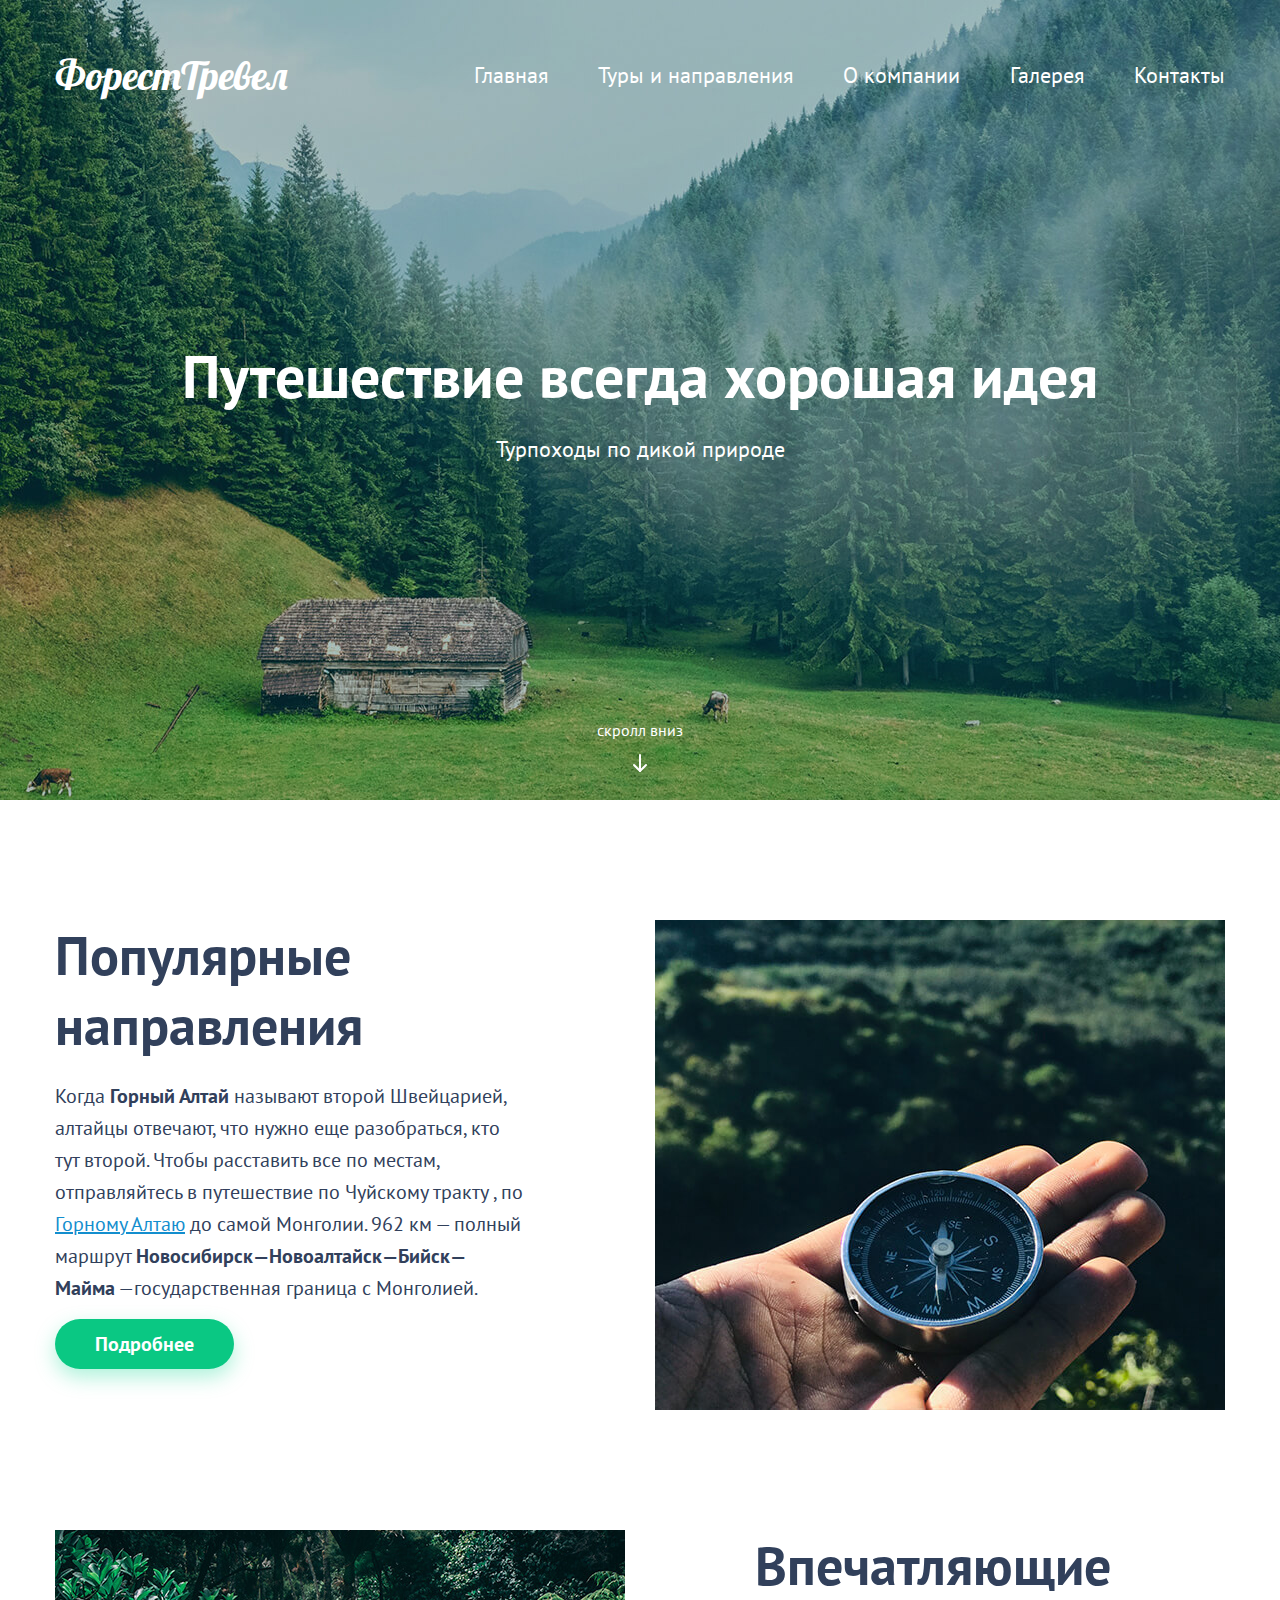
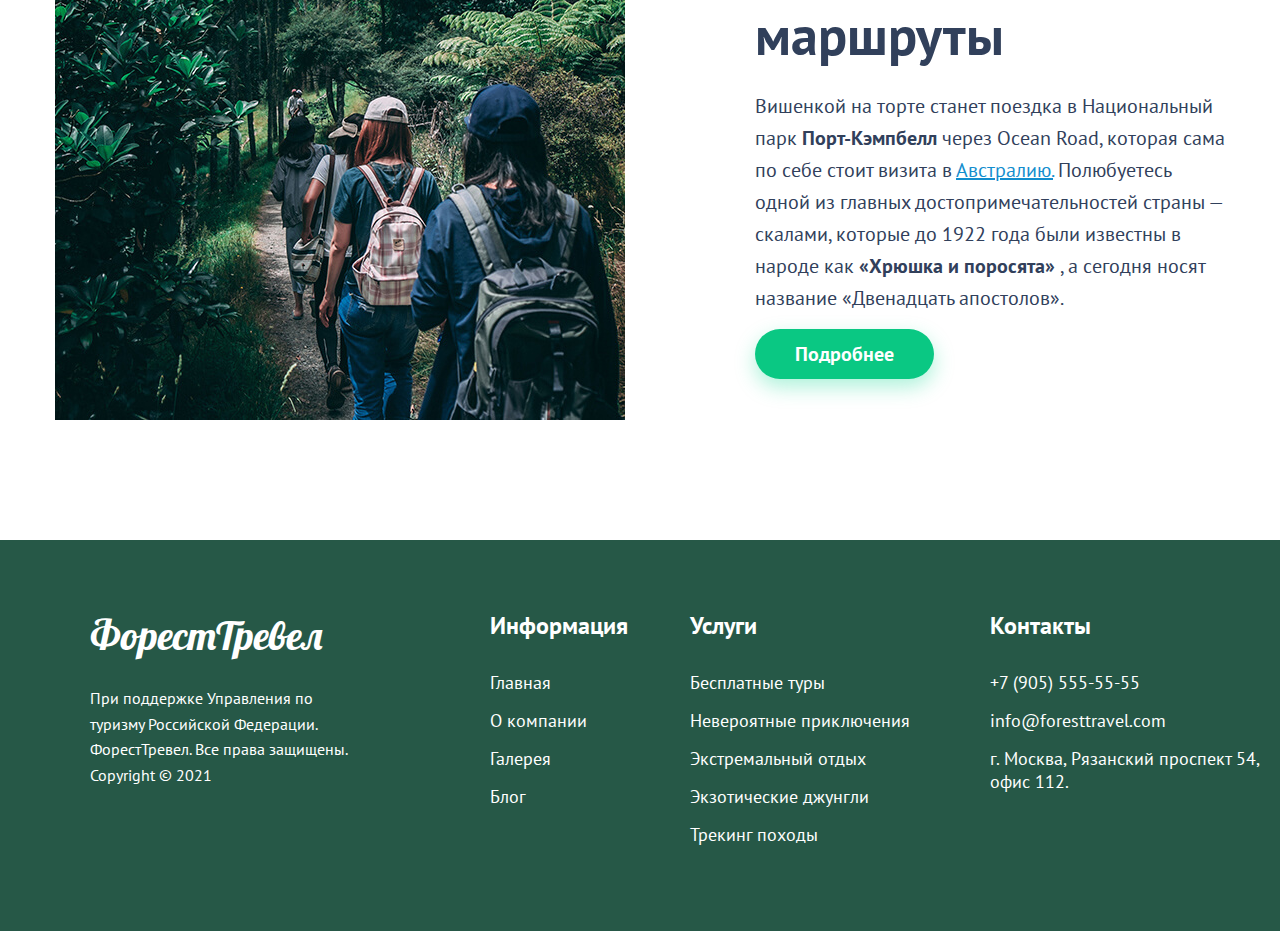
==== index.html @ 3d13b12c "first commit" ====
<!DOCTYPE html>
<html lang="ru">

<head>
    <meta charset="UTF-8">
    <meta http-equiv="X-UA-Compatible" content="IE=edge">
    <meta name="viewport" content="width=device-width, initial-scale=1.0">
    <title>Forest Travel</title>
    <link rel="stylesheet" href="./css/style.css">
    <link rel="preconnect" href="https://fonts.googleapis.com">
    <link rel="preconnect" href="https://fonts.gstatic.com" crossorigin>
    <link href="https://fonts.googleapis.com/css2?family=Lobster&family=PT+Sans:wght@400;700&display=swap"
        rel="stylesheet">
</head>

<body>
    <!--header-->
    <header class="header">
        <div class="header__top">
            <div class="logo">ФорестТревел</div>
            <nav class="header__nav">
                <ul class="header__nav-list">
                    <li class="header__nav-item">
                        <a class="header__nav-link" href="#">Главная</a>
                    </li>
                    <li class="header__nav-item">
                        <a class="header__nav-link" href="tours.html">Туры и направления</a>
                    </li>
                    <li class="header__nav-item">
                        <a class="header__nav-link" href="tracking.html">О компании</a>
                    </li>
                    <li class="header__nav-item">
                        <a class="header__nav-link" href="#">Галерея</a>
                    </li>
                    <li class="header__nav-item">
                        <a class="header__nav-link" href="contacts.html">Контакты</a>
                    </li>
                </ul>
            </nav>
        </div>

        <div class="header__content">
            <h1 class="header__title">
                Путешествие всегда хорошая идея
            </h1>
            <p>
                Турпоходы по дикой природе
            </p>
        </div>

        <a class="header__scroll" href="#">
            cкролл вниз
        </a>
    </header>
    <!-- //header-->

    <!--main-->
    <main class="main">
        <div class="container">
            <!--main row-->
            <div class="main-row">
                <div class="main-content">
                    <div class="main-content__header">
                        <h2 class="main-header">
                            Популярные направления
                        </h2>
                    </div>
                    <div class="main-content-text">
                        <p>
                            Когда <b>Горный Алтай</b> называют второй Швейцарией, алтайцы отвечают, что нужно еще
                            разобраться, кто
                            тут второй. Чтобы расставить все по местам, отправляйтесь в путешествие по Чуйскому тракту ,
                            по
                            <a href="#">Горному Алтаю</a>
                            до самой Монголии. 962 км — полный маршрут
                            <strong>Новосибирск—Новоалтайск—Бийск—Майма</strong>
                            —государственная граница с Монголией.
                        </p>
                    </div>
                    <a class="button" href="#">
                        Подробнее
                    </a>
                </div>
                <div class="main-img">
                    <img src="./images/main-page/img1.jpg" alt="Популярные направления">
                </div>
            </div>
            <!-- //main row-->

            <!--main row-->
            <div class="main-row main-row--reverse">
                <div class="main-content">
                    <div class="main-content__header">
                        <h2 class="main-header">
                            Впечатляющие маршруты
                        </h2>
                    </div>
                    <div class="main-content-text">
                        <p>
                            Вишенкой на торте станет поездка в Национальный парк <b>Порт-Кэмпбелл</b> через Ocean Road,
                            которая
                            сама по себе стоит визита в <a href="#">Австралию.</a> Полюбуетесь одной из главных
                            достопримечательностей
                            страны — скалами, которые до 1922 года были известны в народе как <b>«Хрюшка и поросята»</b>
                            , а
                            сегодня носят название «Двенадцать апостолов».
                        </p>
                    </div>
                    <a class="button" href="#">
                        Подробнее
                    </a>
                </div>
                <div class="main-img">
                    <img src="./images/main-page/img2.jpg" alt="Впечатляющие маршруты">
                </div>
            </div>
            <!-- //main row-->
        </div>
    </main>
    <!-- //main-->

    <!--footer-->
    <footer class="footer">
        <div class="container">
            <div class="footer-row">
                <div class="footer-copyright">
                    <div class="footer-logo">
                        <div class="logo">ФорестТревел</div>
                    </div>
                    <p>
                        При поддержке Управления по туризму Российской Федерации. ФорестТревел. Все права защищены.
                        Copyright © 2021
                    </p>
                </div>

                <div class="footer-widgets-wrapper">
                    <div class="footer-widget footer-widget--info">
                        <h4 class="footer-widget__title">
                            Информация
                        </h4>
                        <ul class="footer-widget__list">
                            <li>
                                <a href="#">Главная</a>
                            </li>
                            <li>
                                <a href="#">О компании</a>
                            </li>
                            <li>
                                <a href="#">Галерея</a>
                            </li>
                            <li>
                                <a href="#">Блог</a>
                            </li>
                        </ul>
                    </div>

                    <div class="footer-widget footer-widget--services">
                        <h4 class="footer-widget__title">
                            Услуги
                        </h4>
                        <ul class="footer-widget__list">
                            <li>
                                <a href="#">Бесплатные туры</a>
                            </li>
                            <li>
                                <a href="#">Невероятные приключения</a>
                            </li>
                            <li>
                                <a href="#">Экстремальный отдых</a>
                            </li>
                            <li>
                                <a href="#">Экзотические джунгли</a>
                            </li>
                            <li>
                                <a href="#">Трекинг походы</a>
                            </li>
                        </ul>
                    </div>

                    <div class="footer-widget footer-widget--contacts">
                        <h4 class="footer-widget__title">
                            Контакты
                        </h4>
                        <ul class="footer-widget__list">
                            <li>
                                <a href="tel:+7(905)5555555">+7 (905) 555-55-55</a>
                            </li>
                            <li>
                                <a href="mailto:info@foresttravel.com">info@foresttravel.com</a>
                            </li>
                            <li>
                                г. Москва, Рязанский проспект 54, офис 112.
                            </li>
                        </ul>
                    </div>
                </div>

            </div>
        </div>
    </footer>
    <!-- //footer-->

</body>

</html>
---- css/style.css ----
@import './reset.css';

/*
font-family: 'Lobster', cursive;
*/
body {
    font-family: 'PT Sans', sans-serif;
}

.bg-color {
    background-color: #F2F8F6;
}

.container {
    width: 1170px;
    margin: 0 auto;
}

.inner-page {
    padding: 60px 0 100px;
}

.main-header {
    font-weight: bold;
    font-size: 54px;
    color: #31405B;
}

.header {
    position: relative;
    height: 800px;
    padding-top: 50px;
    background-color: #265847;
    background-image: url('../images/header/header-bg.jpg');
    background-repeat: no-repeat;
    background-position: center;
    background-size: cover;
}

.header__inner {
    display: flex;
    align-items: center;
    height: 100px;
    background-color: #265847;
    background-image: url('../images/header/header-small-bg.jpg');
    background-repeat: no-repeat;
    background-position: center;
    background-size: cover;
}

.header__top {
    display: flex;
    justify-content: space-between;
    align-items: center;
    width: 1170px;
    margin: 0 auto;
}

.logo {
    font-family: 'Lobster', cursive;
    font-weight: 400;
    font-size: 40px;
    line-height: 1.25;
    color: #FFFFFF;
}

.header__nav {
    font-size: 22px;
}

.header__nav-list {
    display: flex;
}

.header__nav-item {
    margin-right: 50px;
}

.header__nav-item:last-child {
    margin-right: 0;
}

.header__nav-link {
    color: #fff;
}

.header__content {
    position: absolute;
    top: 50%;
    left: 50%;
    transform: translate(-50%, -50%);
    width: 1170px;
    text-align: center;
}

.header__title {
    margin-bottom: 20px;
    font-weight: 700;
    font-size: 60px;
    line-height: 1.3;
    color: #fff;
}

.header__content p {
    font-size: 22px;
    color: #fff;
}

.header__scroll {
    position: absolute;
    display: inline-block;
    bottom: 25px;
    left: 50%;
    transform: translateX(-50%);
    padding-bottom: 35px;

    font-size: 16px;
    text-align: center;
    color: #fff;
}

.header__scroll::after {
    position: absolute;
    bottom: 0;
    left: 50%;
    transform: translateX(-50%);
    content: '';
    display: block;
    width: 24px;
    height: 24px;
    background-image: url('../images/header/arrow-down.svg');
    background-repeat: no-repeat;
}

/*main*/

.main {
    padding: 120px 0;
}

.main-row {
    display: flex;
    justify-content: space-between;
    margin-bottom: 120px;
}

.main-row--reverse {
    flex-direction: row-reverse;
}

.main-row:last-child {
    margin-bottom: 0;
}

.main-content {
    width: 470px;
}

.main-content__header {
    margin-bottom: 20px;
}

.main-content-text {
    font-size: 20px;
    line-height: 1.6;
    color: #31405B;
}

.main-content-text p {
    margin-bottom: 15px;
}

.main-content-text a {
    text-decoration-line: underline;
    color: #138ECE;
}

.button {
    display: inline-block;
    padding: 12px 40px;
    height: 50px;
    background-color: #0AC883;
    box-shadow: 0px 8px 20px rgba(24, 219, 148, 0.35);
    border-radius: 50px;

    font-weight: bold;
    font-size: 20px;
    line-height: 1.3;
    text-align: center;
    color: #FFFFFF;
}

.main-img {
    width: 570px;
}

/*footer*/

.footer {
    padding: 70px 90px;
    color: #fff;
    background-color: #265847;
}

.footer a {
    color: #fff;
}

.footer a:hover {
    text-decoration: underline;
}

.footer-row {
    display: flex;
    justify-content: space-between;
}

.footer-widgets-wrapper {
    display: flex;
}

.footer-copyright {
    width: 270px;
}

.footer-copyright p {
    font-size: 16px;
    line-height: 1.6;
}

.footer-logo {
    margin-bottom: 26px;
}

.footer-widget+.footer-widget {
    margin-left: 30px;
}

.footer-widget--info {
    width: 170px;
}

.footer-widget--services,
.footer-widget--contacts {
    width: 270px;
}

.footer-widget__title {
    margin-bottom: 30px;
    font-weight: bold;
    font-size: 24px;
    color: #FFFFFF;
}

.footer-widget__list li {
    margin-bottom: 15px;
    font-size: 18px;
}

.footer-widget__list a {
    font-size: 18px;
}

/* ---------page tours---------------*/

.tours-page__header {
    margin-bottom: 60px;
    text-align: center;
}

/*cards*/

.cards__row {
    display: flex;
    justify-content: space-between;
}

.cards__row:not(:last-child) {
    margin-bottom: 30px;
}

.card {
    display: block;
    width: 570px;
    height: 435px;
    transition: opacity 0.2s ease-in;
    overflow: hidden;
}

.card:hover {
    opacity: 0.9;
}

.card:hover img {
    transform: scale(1.1);
}

.card img {
    transition: transform 0.3s ease-in-out;
}

.card--bigger {
    width: 670px;
    height: 365px;
}

.cards__column>*+* {
    margin-top: 30px;
}

.card--long {
    width: 470px;
    height: 760px;
}

/*card components*/

.card__title-wrapper {
    display: flex;
    align-items: center;
    padding: 0 30px;
    height: 80px;
    background-color: #A6A6A6;
    overflow: hidden;
    position: relative;
    z-index: 1;

    /* white-space: nowrap;
    overflow: hidden; */
}

.card__title-wrapper--extrime {
    background-color: #C1B19B;
}

.card__title-wrapper--adventure {
    background-color: #66B0BE;
}

.card__title-wrapper--tracking {
    background-color: #876F56;
}

.card__title-wrapper--jungle {
    background-color: #27695E;
}

.card__title {
    color: #fff;
    font-weight: bold;
    font-size: 28px;
    text-overflow: ellipsis;
    white-space: nowrap;
    overflow: hidden;
    /* width: 100%; */
}

/*-------------tracking tours, article page------------------*/

.article-page {
    display: flex;
    justify-content: space-between;
}

.article-nav {
    width: 270px;
    flex: 0 0 auto;
}

.article-content {
    width: 770px;
    flex: 0 0 auto;
}

.article-nav__title {
    margin-bottom: 34px;
    font-weight: bold;
    font-size: 28px;
    color: #31405B;
}

.article-nav__list {
    border-top: 1px solid #D6D9D8;
}

.article-nav__list li {
    border-bottom: 1px solid #D6D9D8;
}

.article-nav__list a {
    padding: 15px 0;
    display: block;
    font-size: 20px;
    line-height: 1.3;
    color: #138ECE;
}

.article-nav__list a:hover {
    background-color: #eeeeee;
}

.article-nav__list a.active {
    font-weight: 700;
    color: #E04E4E;
}

.article-content h1,
.article-content h2,
.article-content h3,
.article-content h4,
.article-content h5,
.article-content h6 {
    margin-bottom: 15px;
    font-weight: 700;
    line-height: 1.2;
    color: #31405B;
}

.article-content h1 {
    margin-top: -6px;
    margin-bottom: 40px;
    font-size: 54px;
}

.article-content h2 {
    font-size: 32px;
}

.article-content h3 {
    font-size: 26px;
}

.article-content h4 {
    font-size: 22px;
}

.article-content h5 {
    font-size: 20px;
}

.article-content h6 {
    font-size: 18px;
}

.article-content p {
    margin-bottom: 15px;
    font-size: 20px;
    line-height: 1.6;
    color: #31405B;
}

.article-content p:last-child {
    margin-bottom: 0;
}

.article-content a {
    font-size: 20px;
    line-height: 1.6;
    color: #138ECE;
    text-decoration: underline;
}

.article-content img {
    margin: 40px 0;
}


/*----------contacts page-----------*/

.contacts-header {
    margin-bottom: 40px;
}

.contacts-row {
    display: flex;
    justify-content: space-between;
    align-items: flex-start;
}

.contacts-info {
    width: 470px;
}

.contacts-block+.contacts-block {
    margin-top: 40px;
}

.contacts-block__title {
    margin-bottom: 20px;
    font-weight: 700;
    font-size: 28px;
    color: #31405B;
}

.contacts-list li {
    position: relative;
    margin-bottom: 15px;
    font-size: 20px;

}

.contacts-list a {
    color: #31405B;
}

.contacts-list a:hover {
    text-decoration: underline;
}

.contats-list__icon {
    padding-left: 40px;
}

.contats-list__icon::before {
    content: '';
    position: absolute;
    top: 0;
    left: 0;
    width: 24px;
    height: 24px;
    background-repeat: no-repeat;
}

.phone::before {
    background-image: url('../images/contacts/phone-icon.svg');
}

.mail::before {
    background-image: url('../images/contacts/mail-icon.svg');
}

.address::before {
    background-image: url('../images/contacts/map-icon.svg');
}

/*contacts -form*/

.form {
    padding: 40px;
    width: 630px;
    height: 764px;
    left: 754px;
    top: 270px;
    background-color: #FFFFFF;
    box-shadow: 0px 10px 20px rgba(211, 211, 211, 0.25);
}

.form__title {
    margin-bottom: 20px;
    font-weight: 700;
    font-size: 28px;
    color: #31405B;
}

.form__group {
    margin-bottom: 30px;
}

.form__group:last-of-type {
    margin-bottom: 35px;
}

.form__group-title {
    margin-bottom: 15px;
    font-weight: 700;
    font-size: 20px;
    line-height: 1.3;
    color: #31405B;
}

.form__group-row {
    margin-bottom: 10px;
    display: flex;
    justify-content: space-between;
}

.input {
    width: 100%;
    padding: 0 20px;
    height: 50px;

    background-color: #EEEEEE;
    border: 1px solid #C0C0C0;
    border-radius: 6px;

    font-family: 'PT Sans', sans-serif;
    font-size: 18px;
    color: #31405B;
}

.input::placeholder {
    font-family: 'PT Sans', sans-serif;
    font-size: 18px;
    line-height: 23px;
    color: rgba(49, 64, 91, 0.5);
}

.form__group-row>.input+.input {
    margin-left: 10px;
}

.form-label {
    margin-bottom: 20px;
    /* display: block; */
    display: flex;
    align-items: flex-start;
}

.real-radio {
    width: 1px;
    height: 1px;
    position: absolute;
    appearance: none;
    -webkit-appearance: none;
    -moz-appearance: none;
    /* visibility: hidden; */
    opacity: 0;
    clip: rect(0 0 0 0);
}

.custom-radio {
    position: relative;
    margin-right: 10px;
    min-width: 20px;
    height: 20px;
    flex-shrink: 0;
    display: inline-block;
    vertical-align: top;

    background-color: #EEEEEE;
    border: 1px solid #C0C0C0;
    border-radius: 50%;
}

.custom-radio::before {
    content: '';
    position: absolute;
    top: 50%;
    left: 50%;
    transform: translate(-50%, -50%);
    width: 12px;
    height: 12px;

    background-color: #2AB698;
    border-radius: 50%;
    opacity: 0;
    transition: opacity 0.2s linear;
}

.real-radio:focus+.custom-radio {
    border: 1px solid #2AB698;
}

.real-radio:checked+.custom-radio::before {
    opacity: 1;
}

.real-checkbox {
    width: 1px;
    height: 1px;
    position: absolute;
    appearance: none;
    -webkit-appearance: none;
    -moz-appearance: none;
    opacity: 0;
    clip: rect(0 0 0 0);
}

.custom-checkbox {
    position: relative;
    display: inline-block;
    margin-right: 10px;
    min-width: 20px;
    height: 20px;
    flex-shrink: 0;
    vertical-align: bottom;

    background-color: #EEEEEE;
    border: 1px solid #C0C0C0;
    border-radius: 2px;
}

.custom-checkbox::before {
    content: '';
    position: absolute;
    top: 50%;
    left: 50%;
    transform: translate(-50%, -50%);
    width: 17px;
    height: 17px;

    background-image: url('../images/contacts/check.svg');
    background-repeat: no-repeat;

    opacity: 0;
    transition: opacity 0.2s linear;
}

.real-checkbox:focus+.custom-checkbox {
    border: 1px solid #2AB698;
}

.real-checkbox:checked+.custom-checkbox::before {
    opacity: 1;
}
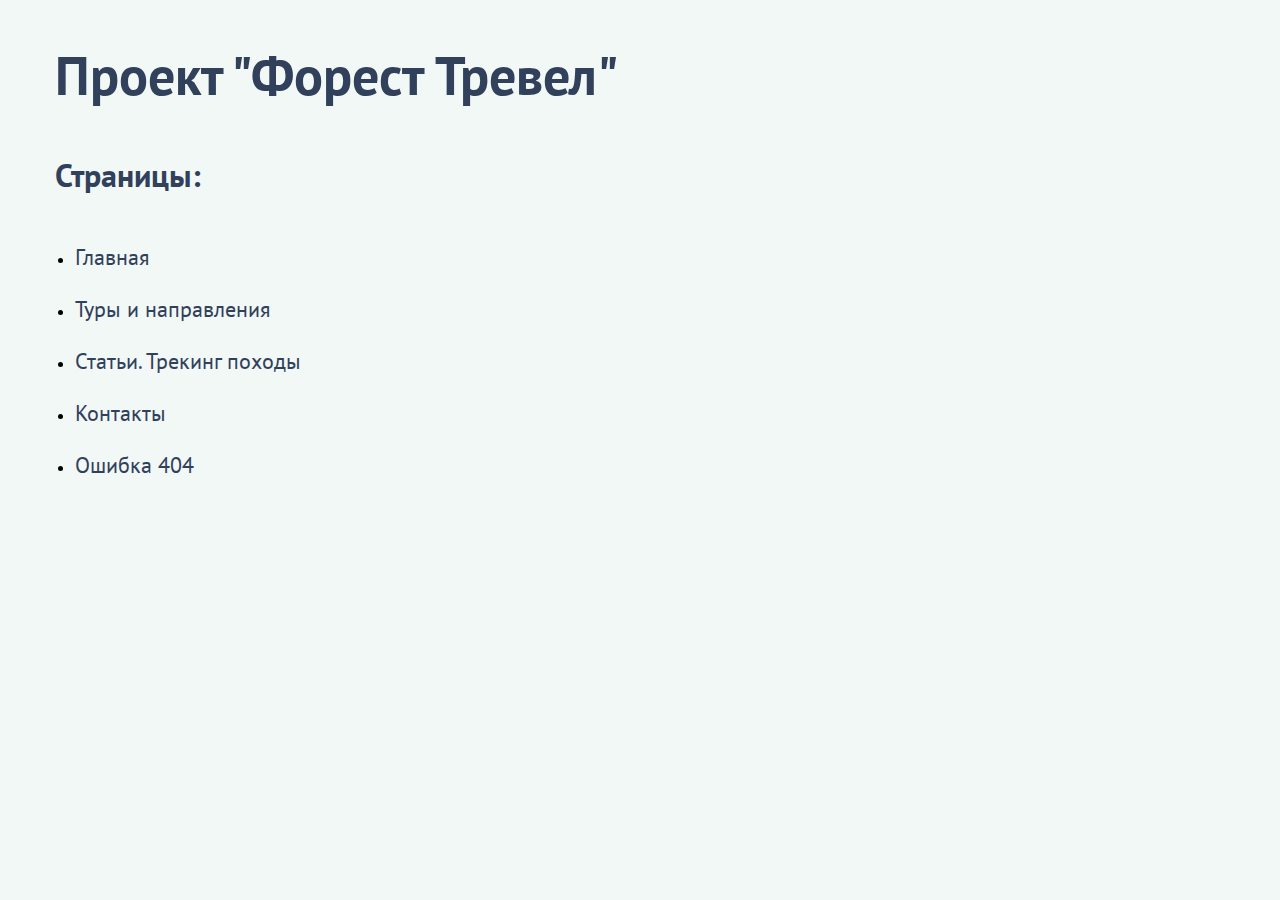
==== commit 1009a9ca: "pixel perfect" ====
--- a/index.html
+++ b/index.html
@@ -5,201 +5,53 @@
     <meta charset="UTF-8">
     <meta http-equiv="X-UA-Compatible" content="IE=edge">
     <meta name="viewport" content="width=device-width, initial-scale=1.0">
-    <title>Forest Travel</title>
+    <meta name="description" content="Туристический сайт о походах на дикой природе">
+    <meta name="keywords"
+        content="Туризм, походы, туры, горы, дикая природа, бесплатный отдых, экстримальные поездки, Форест Тревел">
+    <title>Форест Тревел - Туры и направления</title>
     <link rel="stylesheet" href="./css/style.css">
     <link rel="preconnect" href="https://fonts.googleapis.com">
     <link rel="preconnect" href="https://fonts.gstatic.com" crossorigin>
     <link href="https://fonts.googleapis.com/css2?family=Lobster&family=PT+Sans:wght@400;700&display=swap"
         rel="stylesheet">
+    <link rel="apple-touch-icon" sizes="180x180" href="./images/favicon/apple-touch-icon.png">
+    <link rel="icon" type="image/png" sizes="32x32" href="./images/favicon/favicon-32x32.png">
+    <link rel="icon" type="image/png" sizes="16x16" href="./images/favicon/favicon-16x16.png">
+    <link rel="manifest" href="./images/favicon/site.webmanifest">
+    <link rel="mask-icon" href="./images/favicon/safari-pinned-tab.svg" color="#5bbad5">
+    <link rel="shortcut icon" href="./images/favicon/favicon.ico">
+    <meta name="msapplication-TileColor" content="#00aba9">
+    <meta name="msapplication-config" content="./images/favicon/browserconfig.xml">
+    <meta name="theme-color" content="#ffffff">
 </head>
 
-<body>
-    <!--header-->
-    <header class="header">
-        <div class="header__top">
-            <div class="logo">ФорестТревел</div>
-            <nav class="header__nav">
-                <ul class="header__nav-list">
-                    <li class="header__nav-item">
-                        <a class="header__nav-link" href="#">Главная</a>
-                    </li>
-                    <li class="header__nav-item">
-                        <a class="header__nav-link" href="tours.html">Туры и направления</a>
-                    </li>
-                    <li class="header__nav-item">
-                        <a class="header__nav-link" href="tracking.html">О компании</a>
-                    </li>
-                    <li class="header__nav-item">
-                        <a class="header__nav-link" href="#">Галерея</a>
-                    </li>
-                    <li class="header__nav-item">
-                        <a class="header__nav-link" href="contacts.html">Контакты</a>
-                    </li>
-                </ul>
-            </nav>
-        </div>
+<body class="bg-color">
 
-        <div class="header__content">
-            <h1 class="header__title">
-                Путешествие всегда хорошая идея
+    <main class="ui">
+        <div class="container">
+            <h1 class="ui__header">
+                Проект "Форест Тревел"
             </h1>
-            <p>
-                Турпоходы по дикой природе
-            </p>
-        </div>
-
-        <a class="header__scroll" href="#">
-            cкролл вниз
-        </a>
-    </header>
-    <!-- //header-->
-
-    <!--main-->
-    <main class="main">
-        <div class="container">
-            <!--main row-->
-            <div class="main-row">
-                <div class="main-content">
-                    <div class="main-content__header">
-                        <h2 class="main-header">
-                            Популярные направления
-                        </h2>
-                    </div>
-                    <div class="main-content-text">
-                        <p>
-                            Когда <b>Горный Алтай</b> называют второй Швейцарией, алтайцы отвечают, что нужно еще
-                            разобраться, кто
-                            тут второй. Чтобы расставить все по местам, отправляйтесь в путешествие по Чуйскому тракту ,
-                            по
-                            <a href="#">Горному Алтаю</a>
-                            до самой Монголии. 962 км — полный маршрут
-                            <strong>Новосибирск—Новоалтайск—Бийск—Майма</strong>
-                            —государственная граница с Монголией.
-                        </p>
-                    </div>
-                    <a class="button" href="#">
-                        Подробнее
-                    </a>
-                </div>
-                <div class="main-img">
-                    <img src="./images/main-page/img1.jpg" alt="Популярные направления">
-                </div>
-            </div>
-            <!-- //main row-->
-
-            <!--main row-->
-            <div class="main-row main-row--reverse">
-                <div class="main-content">
-                    <div class="main-content__header">
-                        <h2 class="main-header">
-                            Впечатляющие маршруты
-                        </h2>
-                    </div>
-                    <div class="main-content-text">
-                        <p>
-                            Вишенкой на торте станет поездка в Национальный парк <b>Порт-Кэмпбелл</b> через Ocean Road,
-                            которая
-                            сама по себе стоит визита в <a href="#">Австралию.</a> Полюбуетесь одной из главных
-                            достопримечательностей
-                            страны — скалами, которые до 1922 года были известны в народе как <b>«Хрюшка и поросята»</b>
-                            , а
-                            сегодня носят название «Двенадцать апостолов».
-                        </p>
-                    </div>
-                    <a class="button" href="#">
-                        Подробнее
-                    </a>
-                </div>
-                <div class="main-img">
-                    <img src="./images/main-page/img2.jpg" alt="Впечатляющие маршруты">
-                </div>
-            </div>
-            <!-- //main row-->
+            <p class="ui__subheader">Страницы:</p>
+            <ul class="ul__list">
+                <li class="ui__item">
+                    <a class="ul__link" href="main.html" target="_blank">Главная</a>
+                </li>
+                <li class="ui__item">
+                    <a class="ul__link" href="tours.html" target="_blank">Туры и направления</a>
+                </li>
+                <li class="ui__item">
+                    <a class="ul__link" href="tracking.html" target="_blank">Статьи. Трекинг походы</a>
+                </li>
+                <li class="ui__item">
+                    <a class="ul__link" href="contacts.html" target="_blank">Контакты</a>
+                </li>
+                <li class="ui__item">
+                    <a class="ul__link" href="404.html" target="_blank">Ошибка 404</a>
+                </li>
+            </ul>
         </div>
     </main>
-    <!-- //main-->
-
-    <!--footer-->
-    <footer class="footer">
-        <div class="container">
-            <div class="footer-row">
-                <div class="footer-copyright">
-                    <div class="footer-logo">
-                        <div class="logo">ФорестТревел</div>
-                    </div>
-                    <p>
-                        При поддержке Управления по туризму Российской Федерации. ФорестТревел. Все права защищены.
-                        Copyright © 2021
-                    </p>
-                </div>
-
-                <div class="footer-widgets-wrapper">
-                    <div class="footer-widget footer-widget--info">
-                        <h4 class="footer-widget__title">
-                            Информация
-                        </h4>
-                        <ul class="footer-widget__list">
-                            <li>
-                                <a href="#">Главная</a>
-                            </li>
-                            <li>
-                                <a href="#">О компании</a>
-                            </li>
-                            <li>
-                                <a href="#">Галерея</a>
-                            </li>
-                            <li>
-                                <a href="#">Блог</a>
-                            </li>
-                        </ul>
-                    </div>
-
-                    <div class="footer-widget footer-widget--services">
-                        <h4 class="footer-widget__title">
-                            Услуги
-                        </h4>
-                        <ul class="footer-widget__list">
-                            <li>
-                                <a href="#">Бесплатные туры</a>
-                            </li>
-                            <li>
-                                <a href="#">Невероятные приключения</a>
-                            </li>
-                            <li>
-                                <a href="#">Экстремальный отдых</a>
-                            </li>
-                            <li>
-                                <a href="#">Экзотические джунгли</a>
-                            </li>
-                            <li>
-                                <a href="#">Трекинг походы</a>
-                            </li>
-                        </ul>
-                    </div>
-
-                    <div class="footer-widget footer-widget--contacts">
-                        <h4 class="footer-widget__title">
-                            Контакты
-                        </h4>
-                        <ul class="footer-widget__list">
-                            <li>
-                                <a href="tel:+7(905)5555555">+7 (905) 555-55-55</a>
-                            </li>
-                            <li>
-                                <a href="mailto:info@foresttravel.com">info@foresttravel.com</a>
-                            </li>
-                            <li>
-                                г. Москва, Рязанский проспект 54, офис 112.
-                            </li>
-                        </ul>
-                    </div>
-                </div>
-
-            </div>
-        </div>
-    </footer>
-    <!-- //footer-->
-
 </body>
 
 </html>--- a/css/style.css
+++ b/css/style.css
@@ -5,7 +5,15 @@
 */
 body {
     font-family: 'PT Sans', sans-serif;
-}
+    display: flex;
+    flex-direction: column;
+}
+
+body>* {
+    /*для stiky footer*/
+    flex-shrink: 0;
+}
+
 
 .bg-color {
     background-color: #F2F8F6;
@@ -18,6 +26,10 @@
 
 .inner-page {
     padding: 60px 0 100px;
+}
+
+.inner-page.inner-page--tracking {
+    padding: 71px 0 100px;
 }
 
 .main-header {
@@ -95,6 +107,7 @@
 
 .header__title {
     margin-bottom: 20px;
+    margin-top: 16px;
     font-weight: 700;
     font-size: 60px;
     line-height: 1.3;
@@ -103,6 +116,7 @@
 
 .header__content p {
     font-size: 22px;
+    letter-spacing: 1px;
     color: #fff;
 }
 
@@ -126,7 +140,7 @@
     transform: translateX(-50%);
     content: '';
     display: block;
-    width: 24px;
+    width: 18px;
     height: 24px;
     background-image: url('../images/header/arrow-down.svg');
     background-repeat: no-repeat;
@@ -161,6 +175,7 @@
 }
 
 .main-content-text {
+    margin-bottom: 40px;
     font-size: 20px;
     line-height: 1.6;
     color: #31405B;
@@ -197,6 +212,7 @@
 /*footer*/
 
 .footer {
+    margin-top: auto;
     padding: 70px 90px;
     color: #fff;
     background-color: #265847;
@@ -230,6 +246,10 @@
 
 .footer-logo {
     margin-bottom: 26px;
+}
+
+.footer-widget {
+    padding-top: 10px;
 }
 
 .footer-widget+.footer-widget {
@@ -373,7 +393,7 @@
 }
 
 .article-nav__title {
-    margin-bottom: 34px;
+    margin-bottom: 30px;
     font-weight: bold;
     font-size: 28px;
     color: #31405B;
@@ -412,17 +432,19 @@
 .article-content h6 {
     margin-bottom: 15px;
     font-weight: 700;
-    line-height: 1.2;
+    line-height: 1.6;
     color: #31405B;
 }
 
 .article-content h1 {
     margin-top: -6px;
-    margin-bottom: 40px;
+    margin-bottom: 42px;
     font-size: 54px;
+    line-height: 1.2;
 }
 
 .article-content h2 {
+    margin-top: 20px;
     font-size: 32px;
 }
 
@@ -538,7 +560,7 @@
 .form {
     padding: 40px;
     width: 630px;
-    height: 764px;
+    /* height: 764px; */
     left: 754px;
     top: 270px;
     background-color: #FFFFFF;
@@ -561,6 +583,8 @@
 }
 
 .form__group-title {
+    display: block;
+    width: 100%;
     margin-bottom: 15px;
     font-weight: 700;
     font-size: 20px;
@@ -702,4 +726,52 @@
 
 .real-checkbox:checked+.custom-checkbox::before {
     opacity: 1;
+}
+
+/*404 page*/
+
+.page404-text {
+    text-align: center;
+    font-size: 18px;
+}
+
+/*-------------ui page navigation---------------*/
+
+.ui {
+    padding: 40px;
+}
+
+.ui__header {
+    margin-bottom: 40px;
+    font-weight: 700;
+    font-size: 54px;
+    color: #31405B;
+}
+
+.ui__subheader {
+    margin-bottom: 30px;
+    font-weight: 700;
+    font-size: 32px;
+    line-height: 1.6;
+    color: #31405B;
+}
+
+ul.ul__list {
+    padding-left: 20px;
+    list-style-type: disc;
+}
+
+.ui__item {
+    list-style-type: disc;
+    padding: 12px 0;
+}
+
+.ul__link {
+    font-size: 22px;
+    color: #31405B;
+    transition: color 0.2s linear;
+}
+
+.ul__link:hover {
+    color: #138ECE;
 }